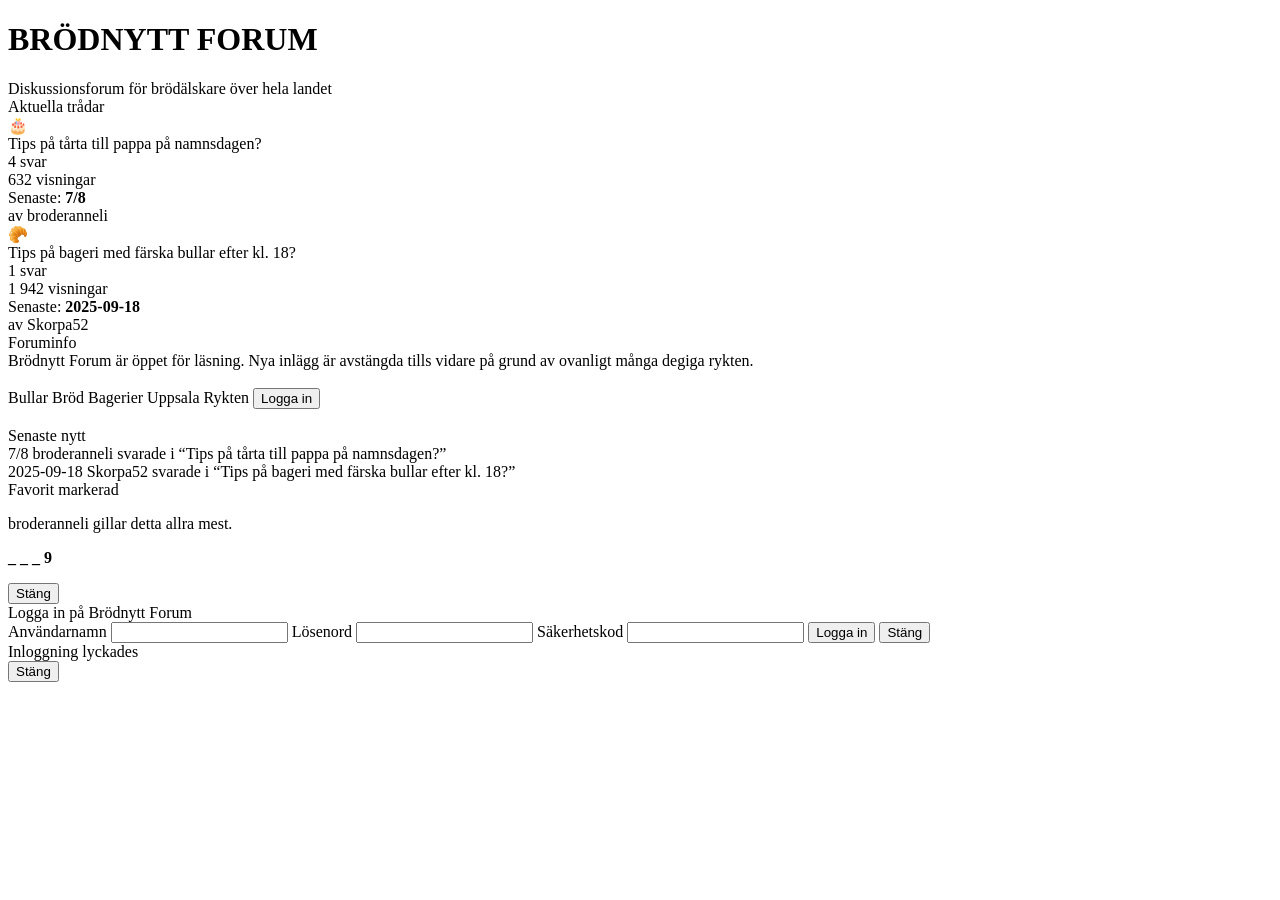
==== index.html @ 1a6290d9 "bug" ====
<!doctype html>
<html lang="sv">
<head>
  <meta charset="utf-8">
  <meta name="viewport" content="width=device-width, initial-scale=1">
  <title>Brödnytt Forum</title>

  <link rel="stylesheet" href="styles.css">
</head>

<body>
  <header>
    <div class="top">
      <h1>BRÖDNYTT FORUM</h1>
      <div class="subtitle">Diskussionsforum för brödälskare över hela landet</div>
    </div>
  </header>

  <div class="wrap">
    <main>
      <section id="front" class="box">
        <div class="box-title">Aktuella trådar</div>
        <div id="threadList"></div>
      </section>

      <section id="threadView" class="thread-view"></section>
    </main>

    <aside>
      <section class="box">
        <div class="box-title">Foruminfo</div>
        <div class="side-content">
          Brödnytt Forum är öppet för läsning. Nya inlägg är avstängda tills vidare på grund av ovanligt många degiga rykten.
          <br><br>

          <span class="pill">Bullar</span>
          <span class="pill">Bröd</span>
          <span class="pill">Bagerier</span>
          <span class="pill">Uppsala</span>
          <span class="pill">Rykten</span>

          <button class="login-button" onclick="openLogin()">Logga in</button>
        </div>
      </section>

      <br>

      <section class="box">
        <div class="box-title">Senaste nytt</div>
        <div id="latestNews" class="side-content"></div>
      </section>
    </aside>
  </div>

  <div id="croissantPopup" class="popup-backdrop">
    <div class="popup">
      <div class="popup-title">Favorit markerad</div>
      <div class="popup-content">
        <p>broderanneli gillar detta allra mest.</p>
        <p><b>_ _ _ 9</b></p>
        <button onclick="closeCroissantPopup()">Stäng</button>
      </div>
    </div>
  </div>

  <div id="loginPopup" class="popup-backdrop">
    <div class="popup">
      <div class="popup-title">Logga in på Brödnytt Forum</div>
      <div class="popup-content">
        <label>Användarnamn</label>
        <input id="loginUsername" type="text" autocomplete="off">

        <label>Lösenord</label>
        <input id="loginPassword" type="password" autocomplete="off">

        <label>Säkerhetskod</label>
        <input id="loginCode" type="text" inputmode="numeric" autocomplete="off">

        <button onclick="tryLogin()">Logga in</button>
        <button onclick="closeLogin()">Stäng</button>

        <div id="loginError" class="error"></div>
      </div>
    </div>
  </div>

  <div id="successPopup" class="popup-backdrop">
    <div class="popup">
      <div class="popup-title">Inloggning lyckades</div>
      <div class="popup-content">
        <div id="successText" class="order-box"></div>
        <button onclick="closeSuccess()">Stäng</button>
      </div>
    </div>
  </div>

  <script src="data.js"></script>
  <script src="app.js"></script>
</body>
</html>
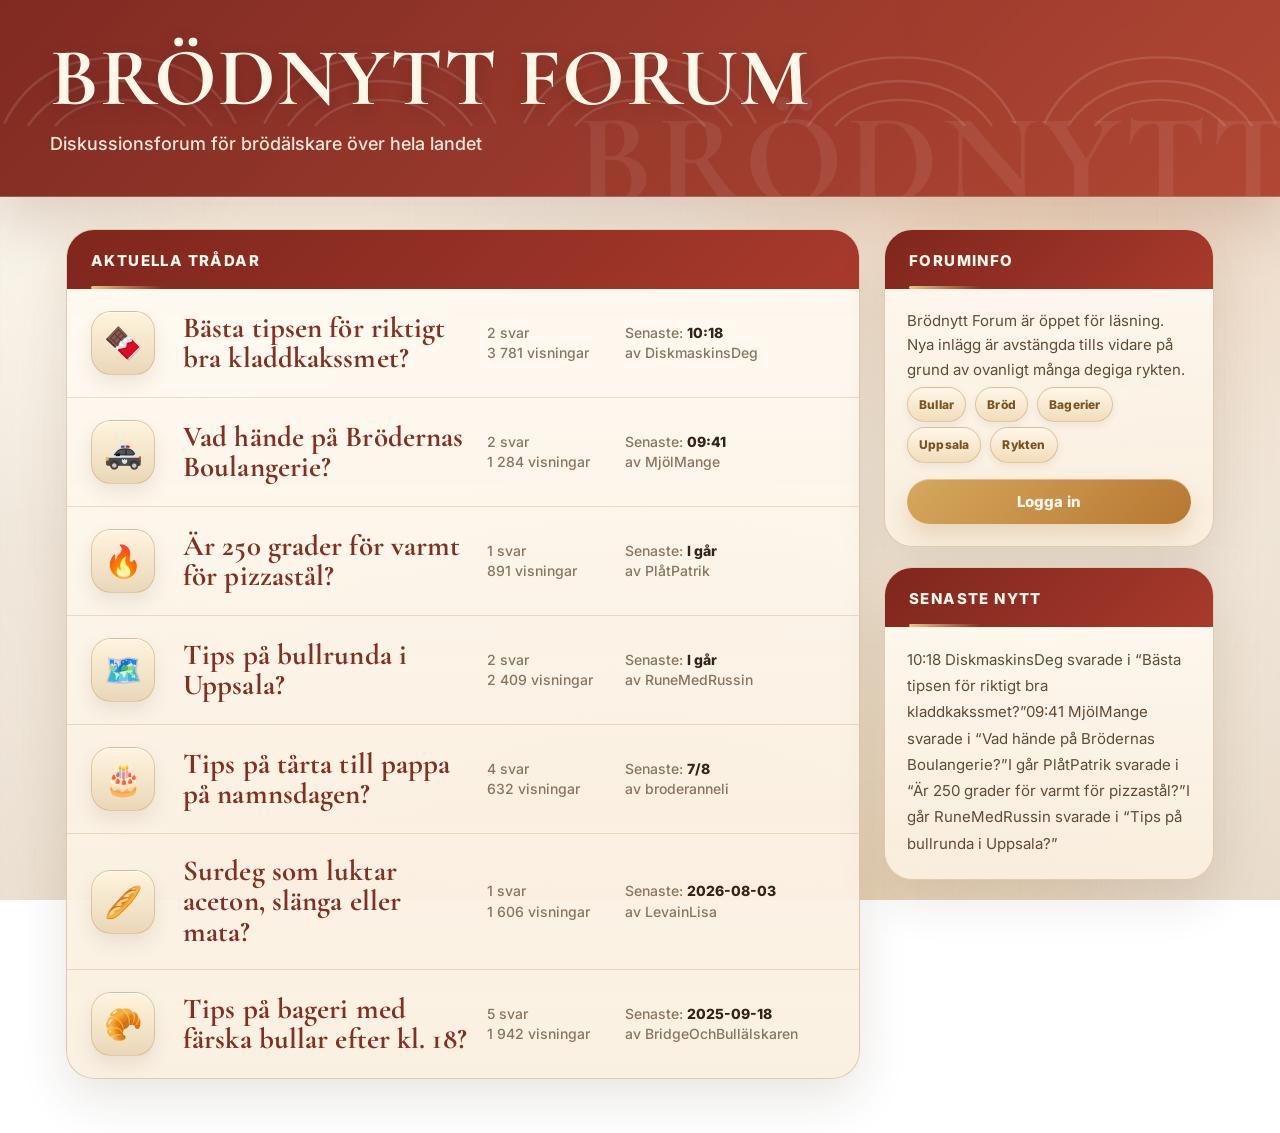
==== commit 8dc89e22: "fix Removed unnecessary line break before the latest news section." ====
--- a/index.html
+++ b/index.html
@@ -42,8 +42,6 @@
           <button class="login-button" onclick="openLogin()">Logga in</button>
         </div>
       </section>
-
-      <br>
 
       <section class="box">
         <div class="box-title">Senaste nytt</div>
--- a/styles.css
+++ b/styles.css
@@ -0,0 +1,789 @@
+@import url("https://fonts.googleapis.com/css2?family=Cormorant+Garamond:wght@600;700&family=Inter:wght@400;500;600;700;800&display=swap");
+
+:root {
+  --bg: #f7efe3;
+  --bg-2: #efe0cc;
+  --paper: #fffaf2;
+  --paper-soft: #fbf2e5;
+  --paper-warm: #f3e2c8;
+
+  --text: #332417;
+  --text-soft: #604b37;
+  --muted: #8a7560;
+
+  --line: #e3ccb0;
+  --line-strong: #caa77a;
+
+  --red: #a83a2c;
+  --red-dark: #7f261d;
+  --red-soft: #f2d7cf;
+
+  --gold: #c49145;
+  --gold-light: #e8c985;
+  --gold-soft: #f6e7c6;
+
+  --green: #496d50;
+  --cream: #fff7ea;
+
+  --shadow: 0 18px 50px rgba(67, 42, 22, 0.12);
+  --shadow-soft: 0 8px 22px rgba(67, 42, 22, 0.08);
+  --shadow-small: 0 3px 8px rgba(67, 42, 22, 0.08);
+
+  --radius-xl: 28px;
+  --radius-lg: 20px;
+  --radius-md: 14px;
+}
+
+/* BAS */
+
+* {
+  box-sizing: border-box;
+}
+
+html {
+  scroll-behavior: smooth;
+}
+
+body {
+  margin: 0;
+  min-height: 100vh;
+  color: var(--text);
+  font-family: "Inter", Arial, sans-serif;
+  font-size: 16px;
+  line-height: 1.55;
+  background:
+    radial-gradient(circle at 12% 8%, rgba(255, 247, 232, 0.95) 0 18%, transparent 34%),
+    radial-gradient(circle at 88% 4%, rgba(242, 215, 190, 0.8) 0 15%, transparent 36%),
+    radial-gradient(circle at 50% 110%, rgba(205, 159, 94, 0.18) 0 22%, transparent 45%),
+    linear-gradient(180deg, var(--bg) 0%, var(--bg-2) 100%);
+  background-attachment: fixed;
+}
+
+body::before {
+  content: "";
+  position: fixed;
+  inset: 0;
+  pointer-events: none;
+  opacity: 0.23;
+  background-image:
+    linear-gradient(rgba(92, 61, 34, 0.035) 1px, transparent 1px),
+    linear-gradient(90deg, rgba(92, 61, 34, 0.035) 1px, transparent 1px);
+  background-size: 34px 34px;
+  z-index: -1;
+}
+
+body::after {
+  content: "";
+  position: fixed;
+  inset: 0;
+  pointer-events: none;
+  background:
+    linear-gradient(90deg, rgba(255,255,255,0.32), transparent 16%, transparent 84%, rgba(255,255,255,0.22)),
+    radial-gradient(circle at center, transparent 58%, rgba(74, 43, 20, 0.08) 100%);
+  z-index: -1;
+}
+
+/* HEADER */
+
+header {
+  position: relative;
+  overflow: hidden;
+  padding: 42px 18px 38px;
+  color: white;
+  background:
+    linear-gradient(135deg, rgba(126, 38, 29, 0.98), rgba(174, 65, 47, 0.96)),
+    radial-gradient(circle at 16% 20%, rgba(255,255,255,0.25), transparent 26%),
+    radial-gradient(circle at 88% 0%, rgba(255,218,150,0.18), transparent 30%);
+  border-bottom: 1px solid rgba(255, 255, 255, 0.22);
+  box-shadow: 0 22px 55px rgba(99, 45, 28, 0.18);
+}
+
+header::before {
+  content: "";
+  position: absolute;
+  inset: 0;
+  opacity: 0.12;
+  background-image:
+    url("data:image/svg+xml,%3Csvg xmlns='http://www.w3.org/2000/svg' width='220' height='120' viewBox='0 0 220 120'%3E%3Cg fill='none' stroke='white' stroke-width='2'%3E%3Cpath d='M12 82C34 38 70 26 110 26s76 12 98 56'/%3E%3Cpath d='M32 84c18-26 46-38 78-38s60 12 78 38'/%3E%3Cpath d='M55 84c12-14 30-22 55-22s43 8 55 22'/%3E%3C/g%3E%3C/svg%3E");
+  background-size: 260px 145px;
+  background-position: center;
+}
+
+header::after {
+  content: "BRÖDNYTT";
+  position: absolute;
+  right: -18px;
+  bottom: -30px;
+  color: rgba(255, 255, 255, 0.07);
+  font-family: "Cormorant Garamond", Georgia, serif;
+  font-size: 130px;
+  font-weight: 700;
+  letter-spacing: 3px;
+  line-height: 1;
+}
+
+.top {
+  position: relative;
+  z-index: 1;
+  max-width: 1180px;
+  margin: 0 auto;
+}
+
+h1 {
+  margin: 0;
+  font-family: "Cormorant Garamond", Georgia, serif;
+  font-size: clamp(48px, 7vw, 82px);
+  line-height: 0.9;
+  letter-spacing: 1px;
+  color: #fff7e8;
+  text-shadow: 0 6px 18px rgba(45, 19, 11, 0.22);
+}
+
+.subtitle {
+  margin-top: 14px;
+  max-width: 680px;
+  color: rgba(255, 248, 236, 0.92);
+  font-size: 18px;
+  font-weight: 500;
+}
+
+/* LAYOUT */
+
+.wrap {
+  max-width: 1180px;
+  margin: 32px auto 54px;
+  padding: 0 16px;
+  display: grid;
+  grid-template-columns: minmax(0, 1fr) 330px;
+  gap: 24px;
+  align-items: start;
+}
+
+main,
+aside {
+  min-width: 0;
+}
+
+@media (max-width: 980px) {
+  .wrap {
+    grid-template-columns: 1fr;
+  }
+}
+
+/* BOXAR */
+
+.box {
+  position: relative;
+  overflow: hidden;
+  background:
+    linear-gradient(180deg, rgba(255, 250, 242, 0.94), rgba(250, 239, 223, 0.92));
+  border: 1px solid rgba(202, 167, 122, 0.55);
+  border-radius: var(--radius-xl);
+  box-shadow: var(--shadow);
+}
+
+.box::before {
+  content: "";
+  position: absolute;
+  inset: 0;
+  pointer-events: none;
+  border-radius: inherit;
+  box-shadow: inset 0 1px 0 rgba(255,255,255,0.9);
+}
+
+.box-title {
+  position: relative;
+  padding: 19px 24px 17px;
+  color: #fff8ed;
+  background:
+    linear-gradient(135deg, var(--red-dark), var(--red)),
+    linear-gradient(90deg, transparent, rgba(255,255,255,0.12));
+  font-family: "Inter", Arial, sans-serif;
+  font-size: 15px;
+  font-weight: 800;
+  text-transform: uppercase;
+  letter-spacing: 1.4px;
+}
+
+.box-title::after {
+  content: "";
+  position: absolute;
+  left: 24px;
+  bottom: 0;
+  width: 72px;
+  height: 3px;
+  background: linear-gradient(90deg, var(--gold-light), transparent);
+  border-radius: 999px;
+}
+
+/* TRÅDLISTA */
+
+.forum-row {
+  display: grid;
+  grid-template-columns: 72px minmax(0, 1fr) 118px 210px;
+  gap: 20px;
+  align-items: center;
+  padding: 22px 24px;
+  border-top: 1px solid rgba(202, 167, 122, 0.36);
+  cursor: pointer;
+  transition:
+    transform 0.18s ease,
+    background 0.18s ease,
+    box-shadow 0.18s ease;
+}
+
+.forum-row:first-of-type {
+  border-top: none;
+}
+
+.forum-row:hover {
+  background:
+    linear-gradient(90deg, rgba(255,255,255,0.62), rgba(250,238,219,0.82)),
+    radial-gradient(circle at left center, rgba(232,201,133,0.20), transparent 36%);
+  transform: translateY(-1px);
+  box-shadow: inset 4px 0 0 rgba(196, 145, 69, 0.75);
+}
+
+.icon {
+  width: 64px;
+  height: 64px;
+  display: grid;
+  place-items: center;
+  border-radius: 20px;
+  background:
+    linear-gradient(180deg, #fff4df 0%, #ead7b8 100%);
+  border: 1px solid rgba(202, 167, 122, 0.55);
+  box-shadow:
+    inset 0 1px 0 rgba(255,255,255,0.9),
+    0 9px 18px rgba(92, 57, 27, 0.10);
+  font-size: 31px;
+}
+
+.secret-icon {
+  cursor: help;
+}
+
+.secret-icon:hover {
+  outline: 3px solid rgba(196, 145, 69, 0.40);
+  outline-offset: 3px;
+}
+
+.thread-title {
+  color: #813021;
+  font-family: "Cormorant Garamond", Georgia, serif;
+  font-size: 29px;
+  font-weight: 700;
+  line-height: 1.05;
+  letter-spacing: 0.1px;
+}
+
+.stat,
+.latest {
+  color: var(--muted);
+  font-size: 14px;
+  line-height: 1.45;
+  font-weight: 500;
+}
+
+.latest b {
+  color: var(--text);
+  font-weight: 800;
+}
+
+/* SIDOPANEL */
+
+.side-content {
+  padding: 20px 22px 22px;
+  color: var(--text-soft);
+  font-size: 15px;
+  line-height: 1.62;
+}
+
+.pill {
+  display: inline-flex;
+  align-items: center;
+  justify-content: center;
+  margin: 5px 5px 0 0;
+  padding: 7px 11px;
+  border-radius: 999px;
+  background:
+    linear-gradient(180deg, #fff7e9, #f2ddba);
+  border: 1px solid rgba(202, 167, 122, 0.58);
+  color: #7a5427;
+  font-size: 12px;
+  font-weight: 800;
+  letter-spacing: 0.2px;
+  box-shadow: var(--shadow-small);
+}
+
+aside .box {
+  margin-bottom: 20px;
+}
+
+aside .box:first-child {
+  position: sticky;
+  top: 18px;
+}
+
+aside br {
+  display: none;
+}
+
+#latestNews {
+  line-height: 1.75;
+}
+
+/* TRÅDVY */
+
+.thread-view {
+  display: none;
+}
+
+.back {
+  display: inline-flex;
+  align-items: center;
+  gap: 7px;
+  margin: 0 0 16px 4px;
+  color: #813021;
+  cursor: pointer;
+  font-size: 14px;
+  font-weight: 800;
+  text-decoration: none;
+  background: rgba(255, 250, 242, 0.72);
+  border: 1px solid rgba(202, 167, 122, 0.46);
+  border-radius: 999px;
+  padding: 9px 13px;
+  box-shadow: var(--shadow-small);
+}
+
+.back:hover {
+  background: #fff8ec;
+  text-decoration: none;
+  transform: translateY(-1px);
+}
+
+.post {
+  overflow: hidden;
+  display: grid;
+  grid-template-columns: 220px minmax(0, 1fr);
+  margin-bottom: 16px;
+  background:
+    linear-gradient(180deg, rgba(255, 250, 242, 0.96), rgba(250, 239, 223, 0.93));
+  border: 1px solid rgba(202, 167, 122, 0.52);
+  border-radius: var(--radius-xl);
+  box-shadow: var(--shadow);
+}
+
+.user {
+  min-width: 0;
+  overflow: hidden;
+  padding: 22px 18px;
+  text-align: center;
+  background:
+    radial-gradient(circle at top, rgba(255,255,255,0.82), transparent 42%),
+    linear-gradient(180deg, #fbf0df 0%, #ead7ba 100%);
+  border-right: 1px solid rgba(202, 167, 122, 0.45);
+}
+
+.avatar {
+  width: 82px;
+  height: 82px;
+  margin-bottom: 12px;
+  flex: 0 0 auto;
+  object-fit: cover;
+  border-radius: 18px;
+  background: #000;
+  border: 1px solid rgba(255,255,255,0.88);
+  box-shadow:
+    0 10px 18px rgba(73, 45, 22, 0.16),
+    0 0 0 4px rgba(255,255,255,0.36);
+}
+
+.username {
+  margin-bottom: 5px;
+  color: #7f261d;
+  font-family: "Cormorant Garamond", Georgia, serif;
+  font-size: 24px;
+  font-weight: 700;
+  line-height: 1.05;
+  overflow-wrap: anywhere;
+  word-break: break-word;
+}
+
+.role {
+  color: var(--muted);
+  font-size: 12px;
+  font-weight: 700;
+  text-transform: uppercase;
+  letter-spacing: 0.55px;
+}
+
+.post-main {
+  min-width: 0;
+  padding: 22px 26px 24px;
+  background:
+    linear-gradient(180deg, rgba(255,255,255,0.58), rgba(255,250,243,0.75));
+}
+
+.post-time {
+  margin-bottom: 15px;
+  padding-bottom: 11px;
+  color: var(--muted);
+  border-bottom: 1px dashed rgba(202, 167, 122, 0.72);
+  font-size: 13px;
+  font-weight: 600;
+}
+
+.post-text {
+  color: var(--text);
+  font-family: "Inter", Arial, sans-serif;
+  font-size: 16.5px;
+  line-height: 1.78;
+  overflow-wrap: anywhere;
+}
+
+.locked-note {
+  margin-top: 12px;
+  padding: 15px 17px;
+  color: #824235;
+  background:
+    linear-gradient(180deg, #fff5ef, #f8e3da);
+  border: 1px solid #e5b6a8;
+  border-radius: var(--radius-lg);
+  box-shadow: var(--shadow-soft);
+  font-size: 14px;
+  font-weight: 600;
+}
+
+/* KNAPPAR */
+
+.login-button {
+  width: 100%;
+  margin-top: 16px;
+  padding: 13px 16px;
+  cursor: pointer;
+  border: none;
+  border-radius: 999px;
+  color: #fff9ef;
+  background:
+    linear-gradient(135deg, #d6a85f 0%, #b77731 100%);
+  box-shadow:
+    0 12px 22px rgba(161, 104, 41, 0.20),
+    inset 0 1px 0 rgba(255,255,255,0.35);
+  font-family: "Inter", Arial, sans-serif;
+  font-size: 15px;
+  font-weight: 800;
+  letter-spacing: 0.2px;
+  transition:
+    transform 0.15s ease,
+    box-shadow 0.15s ease,
+    filter 0.15s ease;
+}
+
+.login-button:hover {
+  transform: translateY(-1px);
+  filter: brightness(1.03);
+  box-shadow:
+    0 16px 28px rgba(161, 104, 41, 0.26),
+    inset 0 1px 0 rgba(255,255,255,0.45);
+}
+
+/* POPUPS */
+
+.popup-backdrop {
+  display: none;
+  position: fixed;
+  inset: 0;
+  z-index: 999;
+  padding: 22px;
+  background: rgba(57, 34, 18, 0.42);
+  backdrop-filter: blur(7px);
+}
+
+.popup {
+  overflow: hidden;
+  max-width: 560px;
+  margin: 9vh auto;
+  color: var(--text);
+  background:
+    linear-gradient(180deg, #fffaf2, #f6e7d1);
+  border: 1px solid rgba(202, 167, 122, 0.72);
+  border-radius: 28px;
+  box-shadow:
+    0 30px 80px rgba(55, 29, 12, 0.26),
+    inset 0 1px 0 rgba(255,255,255,0.92);
+}
+
+.popup-title {
+  position: relative;
+  padding: 18px 22px;
+  color: #fff8ed;
+  background:
+    linear-gradient(135deg, var(--red-dark), var(--red));
+  font-size: 14px;
+  font-weight: 800;
+  text-transform: uppercase;
+  letter-spacing: 1px;
+}
+
+.popup-title::after {
+  content: "";
+  position: absolute;
+  left: 22px;
+  bottom: 0;
+  width: 70px;
+  height: 3px;
+  border-radius: 999px;
+  background: linear-gradient(90deg, var(--gold-light), transparent);
+}
+
+.popup-content {
+  padding: 22px;
+  line-height: 1.6;
+  color: var(--text-soft);
+}
+
+.popup label {
+  display: block;
+  margin: 0 0 6px;
+  color: #6d533a;
+  font-size: 13px;
+  font-weight: 800;
+  text-transform: uppercase;
+  letter-spacing: 0.55px;
+}
+
+.popup input {
+  width: 100%;
+  margin: 0 0 15px;
+  padding: 13px 14px;
+  color: var(--text);
+  background: rgba(255, 253, 248, 0.94);
+  border: 1px solid rgba(202, 167, 122, 0.72);
+  border-radius: 15px;
+  outline: none;
+  font-family: "Inter", Arial, sans-serif;
+  font-size: 15px;
+  box-shadow: inset 0 1px 2px rgba(83, 50, 24, 0.05);
+  transition:
+    border-color 0.15s ease,
+    box-shadow 0.15s ease,
+    background 0.15s ease;
+}
+
+.popup input:focus {
+  background: #fffefb;
+  border-color: var(--gold);
+  box-shadow:
+    0 0 0 4px rgba(196, 145, 69, 0.18),
+    inset 0 1px 2px rgba(83, 50, 24, 0.04);
+}
+
+.popup button {
+  margin: 6px 8px 0 0;
+  padding: 11px 15px;
+  cursor: pointer;
+  border: none;
+  border-radius: 999px;
+  color: #fff8ef;
+  background:
+    linear-gradient(135deg, #d6a85f, #b77731);
+  box-shadow: var(--shadow-small);
+  font-family: "Inter", Arial, sans-serif;
+  font-size: 14px;
+  font-weight: 800;
+}
+
+.popup button:hover {
+  filter: brightness(1.04);
+  transform: translateY(-1px);
+}
+
+.order-box {
+  padding: 18px;
+  white-space: pre-line;
+  color: var(--text);
+  background:
+    linear-gradient(180deg, #fffdf8, #f8eddb);
+  border: 1px solid rgba(202, 167, 122, 0.55);
+  border-radius: 18px;
+  box-shadow: inset 0 1px 0 rgba(255,255,255,0.75);
+  font-family: "Cormorant Garamond", Georgia, serif;
+  font-size: 25px;
+  font-weight: 700;
+  line-height: 1.35;
+}
+
+.error {
+  margin-top: 12px;
+  color: #9f3126;
+  font-size: 14px;
+  font-weight: 700;
+}
+
+/* LÄNKAR */
+
+a {
+  color: #813021;
+}
+
+/* SMÅ DETALJER */
+
+#threadList,
+#threadView {
+  min-height: 140px;
+}
+
+::selection {
+  background: var(--gold-soft);
+  color: var(--text);
+}
+
+/* RESPONSIVE */
+
+@media (max-width: 980px) {
+  aside .box:first-child {
+    position: static;
+  }
+
+  .forum-row {
+    grid-template-columns: 68px minmax(0, 1fr) 112px;
+  }
+
+  .latest {
+    display: none;
+  }
+}
+
+@media (max-width: 760px) {
+  header {
+    padding: 32px 15px 30px;
+  }
+
+  header::after {
+    font-size: 82px;
+    right: -12px;
+    bottom: -18px;
+  }
+
+  .subtitle {
+    font-size: 16px;
+  }
+
+  .wrap {
+    margin-top: 22px;
+    padding: 0 12px 34px;
+    gap: 18px;
+  }
+
+  .forum-row {
+    grid-template-columns: 62px minmax(0, 1fr);
+    padding: 18px;
+    gap: 15px;
+  }
+
+  .stat,
+  .latest {
+    display: none;
+  }
+
+  .thread-title {
+    font-size: 24px;
+  }
+
+  .icon {
+    width: 58px;
+    height: 58px;
+    border-radius: 17px;
+    font-size: 28px;
+  }
+
+  .post {
+    grid-template-columns: 1fr;
+  }
+
+  .user {
+    display: flex;
+    align-items: center;
+    gap: 13px;
+    padding: 16px;
+    text-align: left;
+    border-right: none;
+    border-bottom: 1px solid rgba(202, 167, 122, 0.45);
+  }
+
+  .avatar {
+    width: 56px;
+    height: 56px;
+    margin-bottom: 0;
+    border-radius: 14px;
+  }
+
+  .username {
+    font-size: 22px;
+  }
+
+  .post-main {
+    padding: 18px;
+  }
+
+  .post-text {
+    font-size: 16px;
+    line-height: 1.7;
+  }
+}
+
+@media (max-width: 520px) {
+  body {
+    font-size: 15px;
+  }
+
+  h1 {
+    font-size: 42px;
+  }
+
+  .subtitle {
+    margin-top: 10px;
+    font-size: 15px;
+  }
+
+  .box {
+    border-radius: 22px;
+  }
+
+  .box-title {
+    padding: 17px 18px 15px;
+  }
+
+  .side-content {
+    padding: 17px 18px 19px;
+  }
+
+  .thread-title {
+    font-size: 21px;
+  }
+
+  .forum-row {
+    padding: 16px;
+  }
+
+  .icon {
+    width: 52px;
+    height: 52px;
+    font-size: 25px;
+    border-radius: 15px;
+  }
+
+  .popup {
+    margin: 6vh auto;
+    border-radius: 24px;
+  }
+
+  .popup-content {
+    padding: 18px;
+  }
+
+  .popup-backdrop {
+    padding: 14px;
+  }
+}
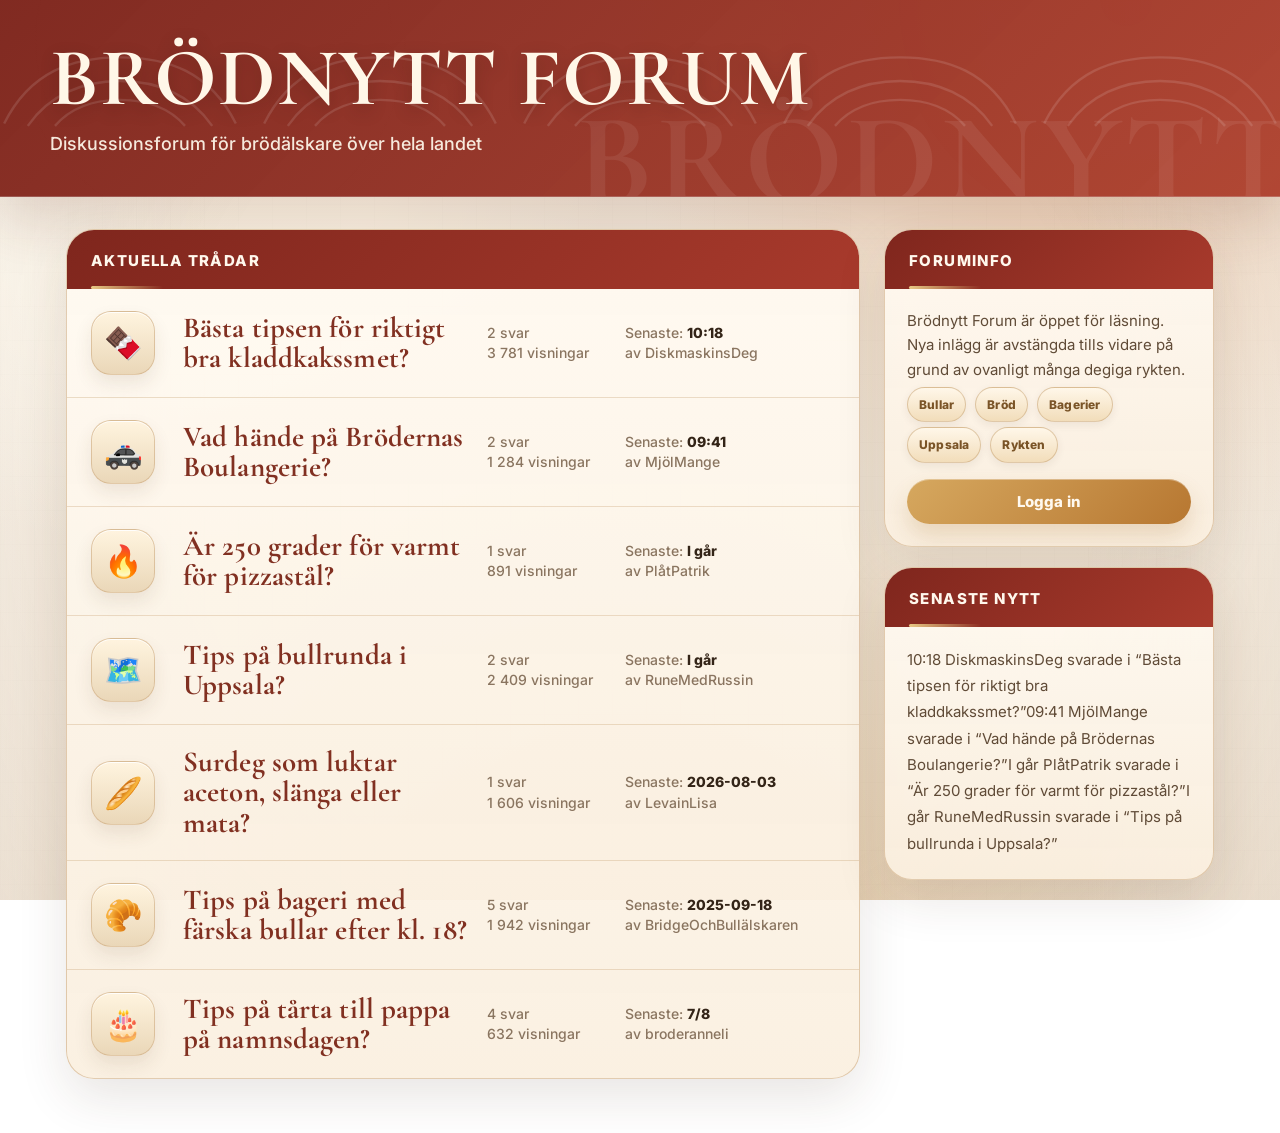
==== commit ab2c9701: "fix" ====
--- a/index.html
+++ b/index.html
@@ -72,7 +72,13 @@
         <input id="loginPassword" type="password" autocomplete="off">
 
         <label>Säkerhetskod</label>
-        <input id="loginCode" type="text" inputmode="numeric" autocomplete="off">
+
+        <div class="code-boxes">
+          <input class="code-digit" type="text" inputmode="numeric" maxlength="1" autocomplete="off">
+          <input class="code-digit" type="text" inputmode="numeric" maxlength="1" autocomplete="off">
+          <input class="code-digit" type="text" inputmode="numeric" maxlength="1" autocomplete="off">
+          <input class="code-digit" type="text" inputmode="numeric" maxlength="1" autocomplete="off">
+        </div>
 
         <button onclick="tryLogin()">Logga in</button>
         <button onclick="closeLogin()">Stäng</button>
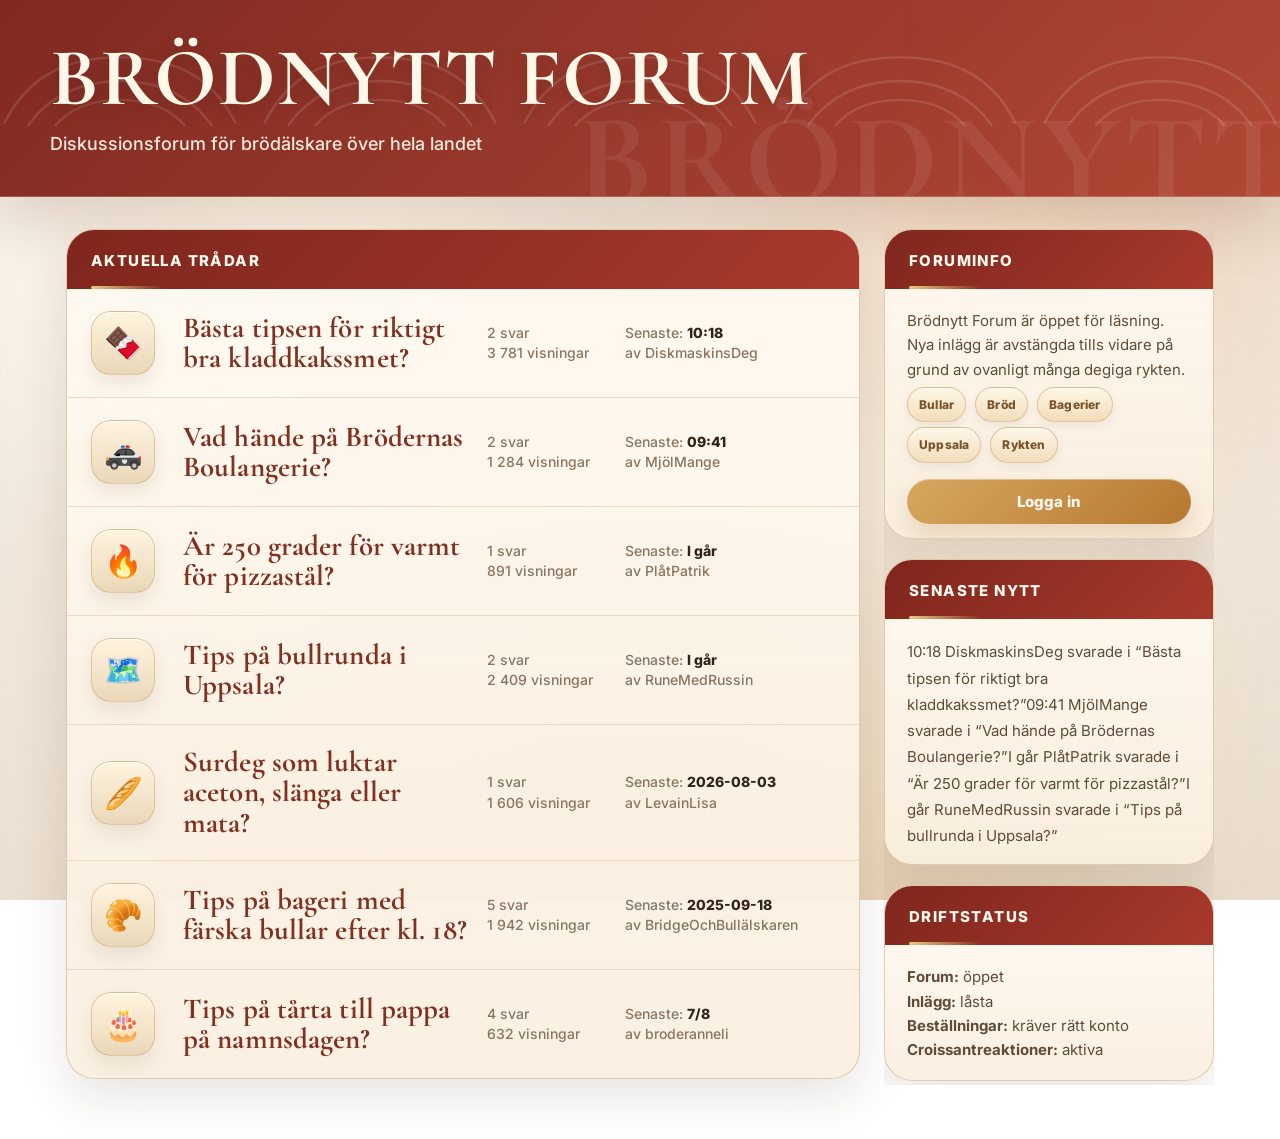
==== commit c662b77e: "nytt Added profile view section and updated layout." ====
--- a/index.html
+++ b/index.html
@@ -4,7 +4,6 @@
   <meta charset="utf-8">
   <meta name="viewport" content="width=device-width, initial-scale=1">
   <title>Brödnytt Forum</title>
-
   <link rel="stylesheet" href="styles.css">
 </head>
 
@@ -24,6 +23,8 @@
       </section>
 
       <section id="threadView" class="thread-view"></section>
+
+      <section id="profileView" class="profile-view"></section>
     </main>
 
     <aside>
@@ -31,13 +32,14 @@
         <div class="box-title">Foruminfo</div>
         <div class="side-content">
           Brödnytt Forum är öppet för läsning. Nya inlägg är avstängda tills vidare på grund av ovanligt många degiga rykten.
-          <br><br>
 
-          <span class="pill">Bullar</span>
-          <span class="pill">Bröd</span>
-          <span class="pill">Bagerier</span>
-          <span class="pill">Uppsala</span>
-          <span class="pill">Rykten</span>
+          <div class="tag-area">
+            <span class="pill">Bullar</span>
+            <span class="pill">Bröd</span>
+            <span class="pill">Bagerier</span>
+            <span class="pill">Uppsala</span>
+            <span class="pill">Rykten</span>
+          </div>
 
           <button class="login-button" onclick="openLogin()">Logga in</button>
         </div>
@@ -47,6 +49,16 @@
         <div class="box-title">Senaste nytt</div>
         <div id="latestNews" class="side-content"></div>
       </section>
+
+      <section class="box">
+        <div class="box-title">Driftstatus</div>
+        <div class="side-content status-list">
+          <div><b>Forum:</b> öppet</div>
+          <div><b>Inlägg:</b> låsta</div>
+          <div><b>Beställningar:</b> kräver rätt konto</div>
+          <div><b>Croissantreaktioner:</b> aktiva</div>
+        </div>
+      </section>
     </aside>
   </div>
 
@@ -55,7 +67,7 @@
       <div class="popup-title">Favorit markerad</div>
       <div class="popup-content">
         <p>broderanneli gillar detta allra mest.</p>
-        <p><b>_ _ _ 9</b></p>
+        <p class="big-code"><b>_ _ _ 9</b></p>
         <button onclick="closeCroissantPopup()">Stäng</button>
       </div>
     </div>
@@ -64,6 +76,7 @@
   <div id="loginPopup" class="popup-backdrop">
     <div class="popup">
       <div class="popup-title">Logga in på Brödnytt Forum</div>
+
       <div class="popup-content">
         <label>Användarnamn</label>
         <input id="loginUsername" type="text" autocomplete="off">
@@ -72,7 +85,6 @@
         <input id="loginPassword" type="password" autocomplete="off">
 
         <label>Säkerhetskod</label>
-
         <div class="code-boxes">
           <input class="code-digit" type="text" inputmode="numeric" maxlength="1" autocomplete="off">
           <input class="code-digit" type="text" inputmode="numeric" maxlength="1" autocomplete="off">
@@ -88,16 +100,6 @@
     </div>
   </div>
 
-  <div id="successPopup" class="popup-backdrop">
-    <div class="popup">
-      <div class="popup-title">Inloggning lyckades</div>
-      <div class="popup-content">
-        <div id="successText" class="order-box"></div>
-        <button onclick="closeSuccess()">Stäng</button>
-      </div>
-    </div>
-  </div>
-
   <script src="data.js"></script>
   <script src="app.js"></script>
 </body>
--- a/styles.css
+++ b/styles.css
@@ -164,9 +164,27 @@
   min-width: 0;
 }
 
+aside {
+  position: sticky;
+  top: 22px;
+  align-self: start;
+  display: flex;
+  flex-direction: column;
+  gap: 20px;
+  max-height: calc(100vh - 44px);
+  overflow-y: auto;
+  padding-bottom: 4px;
+}
+
 @media (max-width: 980px) {
   .wrap {
     grid-template-columns: 1fr;
+  }
+
+  aside {
+    position: static;
+    max-height: none;
+    overflow: visible;
   }
 }
 
@@ -317,12 +335,7 @@
 }
 
 aside .box {
-  margin-bottom: 20px;
-}
-
-aside .box:first-child {
-  position: sticky;
-  top: 18px;
+  margin-bottom: 0;
 }
 
 aside br {
@@ -599,6 +612,26 @@
   transform: translateY(-1px);
 }
 
+/* FYRA SIFFERBOXAR */
+
+.code-boxes {
+  display: grid;
+  grid-template-columns: repeat(4, 48px);
+  gap: 10px;
+  margin: 0 0 15px;
+}
+
+.code-digit {
+  width: 48px !important;
+  height: 54px;
+  margin: 0 !important;
+  padding: 0 !important;
+  text-align: center;
+  font-size: 24px !important;
+  font-weight: 800;
+  border-radius: 14px;
+}
+
 .order-box {
   padding: 18px;
   white-space: pre-line;
@@ -642,10 +675,6 @@
 /* RESPONSIVE */
 
 @media (max-width: 980px) {
-  aside .box:first-child {
-    position: static;
-  }
-
   .forum-row {
     grid-template-columns: 68px minmax(0, 1fr) 112px;
   }
@@ -786,4 +815,14 @@
   .popup-backdrop {
     padding: 14px;
   }
-}
+
+  .code-boxes {
+    grid-template-columns: repeat(4, 44px);
+    gap: 8px;
+  }
+
+  .code-digit {
+    width: 44px !important;
+    height: 50px;
+  }
+}
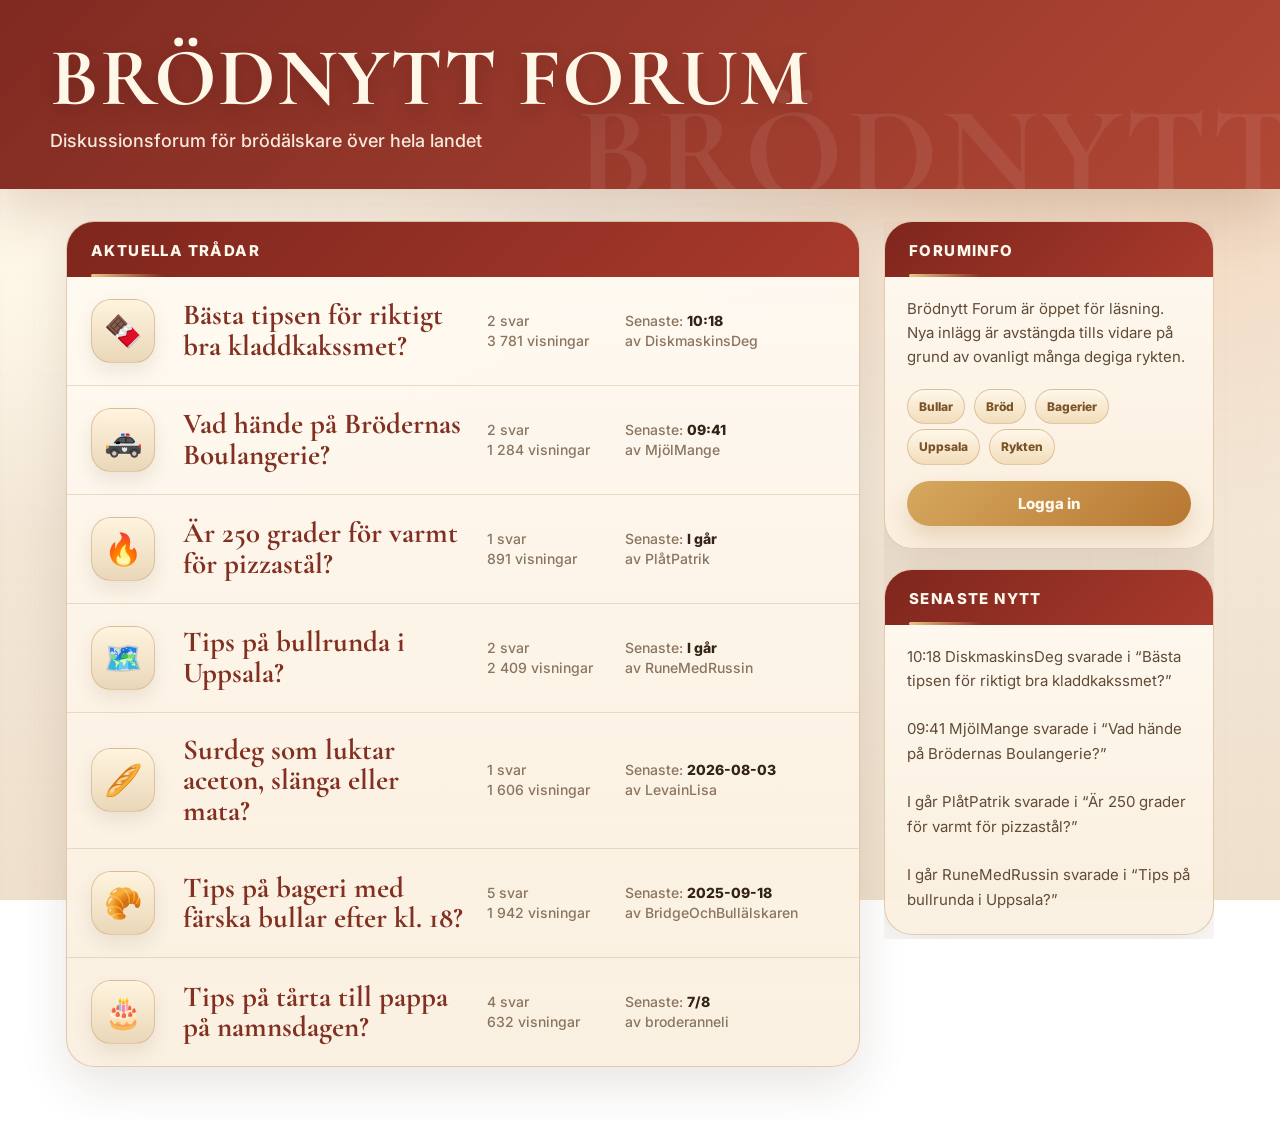
==== commit 390cacdf: "tog bort konstig grej" ====
--- a/index.html
+++ b/index.html
@@ -49,16 +49,6 @@
         <div class="box-title">Senaste nytt</div>
         <div id="latestNews" class="side-content"></div>
       </section>
-
-      <section class="box">
-        <div class="box-title">Driftstatus</div>
-        <div class="side-content status-list">
-          <div><b>Forum:</b> öppet</div>
-          <div><b>Inlägg:</b> låsta</div>
-          <div><b>Beställningar:</b> kräver rätt konto</div>
-          <div><b>Croissantreaktioner:</b> aktiva</div>
-        </div>
-      </section>
     </aside>
   </div>
 
--- a/styles.css
+++ b/styles.css
@@ -4,37 +4,17 @@
   --bg: #f7efe3;
   --bg-2: #efe0cc;
   --paper: #fffaf2;
-  --paper-soft: #fbf2e5;
-  --paper-warm: #f3e2c8;
-
   --text: #332417;
   --text-soft: #604b37;
   --muted: #8a7560;
-
   --line: #e3ccb0;
-  --line-strong: #caa77a;
-
   --red: #a83a2c;
   --red-dark: #7f261d;
-  --red-soft: #f2d7cf;
-
   --gold: #c49145;
   --gold-light: #e8c985;
-  --gold-soft: #f6e7c6;
-
-  --green: #496d50;
-  --cream: #fff7ea;
-
   --shadow: 0 18px 50px rgba(67, 42, 22, 0.12);
   --shadow-soft: 0 8px 22px rgba(67, 42, 22, 0.08);
-  --shadow-small: 0 3px 8px rgba(67, 42, 22, 0.08);
-
-  --radius-xl: 28px;
-  --radius-lg: 20px;
-  --radius-md: 14px;
-}
-
-/* BAS */
+}
 
 * {
   box-sizing: border-box;
@@ -49,12 +29,9 @@
   min-height: 100vh;
   color: var(--text);
   font-family: "Inter", Arial, sans-serif;
-  font-size: 16px;
-  line-height: 1.55;
   background:
     radial-gradient(circle at 12% 8%, rgba(255, 247, 232, 0.95) 0 18%, transparent 34%),
     radial-gradient(circle at 88% 4%, rgba(242, 215, 190, 0.8) 0 15%, transparent 36%),
-    radial-gradient(circle at 50% 110%, rgba(205, 159, 94, 0.18) 0 22%, transparent 45%),
     linear-gradient(180deg, var(--bg) 0%, var(--bg-2) 100%);
   background-attachment: fixed;
 }
@@ -64,22 +41,11 @@
   position: fixed;
   inset: 0;
   pointer-events: none;
-  opacity: 0.23;
+  opacity: 0.22;
   background-image:
     linear-gradient(rgba(92, 61, 34, 0.035) 1px, transparent 1px),
     linear-gradient(90deg, rgba(92, 61, 34, 0.035) 1px, transparent 1px);
   background-size: 34px 34px;
-  z-index: -1;
-}
-
-body::after {
-  content: "";
-  position: fixed;
-  inset: 0;
-  pointer-events: none;
-  background:
-    linear-gradient(90deg, rgba(255,255,255,0.32), transparent 16%, transparent 84%, rgba(255,255,255,0.22)),
-    radial-gradient(circle at center, transparent 58%, rgba(74, 43, 20, 0.08) 100%);
   z-index: -1;
 }
 
@@ -91,22 +57,8 @@
   padding: 42px 18px 38px;
   color: white;
   background:
-    linear-gradient(135deg, rgba(126, 38, 29, 0.98), rgba(174, 65, 47, 0.96)),
-    radial-gradient(circle at 16% 20%, rgba(255,255,255,0.25), transparent 26%),
-    radial-gradient(circle at 88% 0%, rgba(255,218,150,0.18), transparent 30%);
-  border-bottom: 1px solid rgba(255, 255, 255, 0.22);
+    linear-gradient(135deg, rgba(126, 38, 29, 0.98), rgba(174, 65, 47, 0.96));
   box-shadow: 0 22px 55px rgba(99, 45, 28, 0.18);
-}
-
-header::before {
-  content: "";
-  position: absolute;
-  inset: 0;
-  opacity: 0.12;
-  background-image:
-    url("data:image/svg+xml,%3Csvg xmlns='http://www.w3.org/2000/svg' width='220' height='120' viewBox='0 0 220 120'%3E%3Cg fill='none' stroke='white' stroke-width='2'%3E%3Cpath d='M12 82C34 38 70 26 110 26s76 12 98 56'/%3E%3Cpath d='M32 84c18-26 46-38 78-38s60 12 78 38'/%3E%3Cpath d='M55 84c12-14 30-22 55-22s43 8 55 22'/%3E%3C/g%3E%3C/svg%3E");
-  background-size: 260px 145px;
-  background-position: center;
 }
 
 header::after {
@@ -176,47 +128,25 @@
   padding-bottom: 4px;
 }
 
-@media (max-width: 980px) {
-  .wrap {
-    grid-template-columns: 1fr;
-  }
-
-  aside {
-    position: static;
-    max-height: none;
-    overflow: visible;
-  }
+aside .box {
+  margin-bottom: 0;
 }
 
 /* BOXAR */
 
 .box {
-  position: relative;
   overflow: hidden;
-  background:
-    linear-gradient(180deg, rgba(255, 250, 242, 0.94), rgba(250, 239, 223, 0.92));
+  background: linear-gradient(180deg, rgba(255, 250, 242, 0.96), rgba(250, 239, 223, 0.94));
   border: 1px solid rgba(202, 167, 122, 0.55);
-  border-radius: var(--radius-xl);
+  border-radius: 28px;
   box-shadow: var(--shadow);
-}
-
-.box::before {
-  content: "";
-  position: absolute;
-  inset: 0;
-  pointer-events: none;
-  border-radius: inherit;
-  box-shadow: inset 0 1px 0 rgba(255,255,255,0.9);
 }
 
 .box-title {
   position: relative;
   padding: 19px 24px 17px;
   color: #fff8ed;
-  background:
-    linear-gradient(135deg, var(--red-dark), var(--red)),
-    linear-gradient(90deg, transparent, rgba(255,255,255,0.12));
-  font-family: "Inter", Arial, sans-serif;
+  background: linear-gradient(135deg, var(--red-dark), var(--red));
   font-size: 15px;
   font-weight: 800;
   text-transform: uppercase;
@@ -244,10 +174,7 @@
   padding: 22px 24px;
   border-top: 1px solid rgba(202, 167, 122, 0.36);
   cursor: pointer;
-  transition:
-    transform 0.18s ease,
-    background 0.18s ease,
-    box-shadow 0.18s ease;
+  transition: transform 0.18s ease, background 0.18s ease, box-shadow 0.18s ease;
 }
 
 .forum-row:first-of-type {
@@ -255,9 +182,7 @@
 }
 
 .forum-row:hover {
-  background:
-    linear-gradient(90deg, rgba(255,255,255,0.62), rgba(250,238,219,0.82)),
-    radial-gradient(circle at left center, rgba(232,201,133,0.20), transparent 36%);
+  background: linear-gradient(90deg, rgba(255,255,255,0.62), rgba(250,238,219,0.82));
   transform: translateY(-1px);
   box-shadow: inset 4px 0 0 rgba(196, 145, 69, 0.75);
 }
@@ -268,12 +193,9 @@
   display: grid;
   place-items: center;
   border-radius: 20px;
-  background:
-    linear-gradient(180deg, #fff4df 0%, #ead7b8 100%);
+  background: linear-gradient(180deg, #fff4df 0%, #ead7b8 100%);
   border: 1px solid rgba(202, 167, 122, 0.55);
-  box-shadow:
-    inset 0 1px 0 rgba(255,255,255,0.9),
-    0 9px 18px rgba(92, 57, 27, 0.10);
+  box-shadow: 0 9px 18px rgba(92, 57, 27, 0.10);
   font-size: 31px;
 }
 
@@ -292,7 +214,6 @@
   font-size: 29px;
   font-weight: 700;
   line-height: 1.05;
-  letter-spacing: 0.1px;
 }
 
 .stat,
@@ -315,6 +236,10 @@
   color: var(--text-soft);
   font-size: 15px;
   line-height: 1.62;
+}
+
+.tag-area {
+  margin-top: 14px;
 }
 
 .pill {
@@ -324,31 +249,21 @@
   margin: 5px 5px 0 0;
   padding: 7px 11px;
   border-radius: 999px;
-  background:
-    linear-gradient(180deg, #fff7e9, #f2ddba);
+  background: linear-gradient(180deg, #fff7e9, #f2ddba);
   border: 1px solid rgba(202, 167, 122, 0.58);
   color: #7a5427;
   font-size: 12px;
   font-weight: 800;
-  letter-spacing: 0.2px;
-  box-shadow: var(--shadow-small);
-}
-
-aside .box {
-  margin-bottom: 0;
-}
-
-aside br {
-  display: none;
-}
-
-#latestNews {
-  line-height: 1.75;
+}
+
+.status-list div {
+  margin-bottom: 6px;
 }
 
 /* TRÅDVY */
 
-.thread-view {
+.thread-view,
+.profile-view {
   display: none;
 }
 
@@ -361,17 +276,15 @@
   cursor: pointer;
   font-size: 14px;
   font-weight: 800;
-  text-decoration: none;
   background: rgba(255, 250, 242, 0.72);
   border: 1px solid rgba(202, 167, 122, 0.46);
   border-radius: 999px;
   padding: 9px 13px;
-  box-shadow: var(--shadow-small);
+  box-shadow: var(--shadow-soft);
 }
 
 .back:hover {
   background: #fff8ec;
-  text-decoration: none;
   transform: translateY(-1px);
 }
 
@@ -380,10 +293,9 @@
   display: grid;
   grid-template-columns: 220px minmax(0, 1fr);
   margin-bottom: 16px;
-  background:
-    linear-gradient(180deg, rgba(255, 250, 242, 0.96), rgba(250, 239, 223, 0.93));
+  background: linear-gradient(180deg, rgba(255, 250, 242, 0.96), rgba(250, 239, 223, 0.93));
   border: 1px solid rgba(202, 167, 122, 0.52);
-  border-radius: var(--radius-xl);
+  border-radius: 28px;
   box-shadow: var(--shadow);
 }
 
@@ -392,9 +304,7 @@
   overflow: hidden;
   padding: 22px 18px;
   text-align: center;
-  background:
-    radial-gradient(circle at top, rgba(255,255,255,0.82), transparent 42%),
-    linear-gradient(180deg, #fbf0df 0%, #ead7ba 100%);
+  background: linear-gradient(180deg, #fbf0df 0%, #ead7ba 100%);
   border-right: 1px solid rgba(202, 167, 122, 0.45);
 }
 
@@ -402,14 +312,11 @@
   width: 82px;
   height: 82px;
   margin-bottom: 12px;
-  flex: 0 0 auto;
   object-fit: cover;
   border-radius: 18px;
   background: #000;
   border: 1px solid rgba(255,255,255,0.88);
-  box-shadow:
-    0 10px 18px rgba(73, 45, 22, 0.16),
-    0 0 0 4px rgba(255,255,255,0.36);
+  box-shadow: 0 10px 18px rgba(73, 45, 22, 0.16);
 }
 
 .username {
@@ -420,7 +327,6 @@
   font-weight: 700;
   line-height: 1.05;
   overflow-wrap: anywhere;
-  word-break: break-word;
 }
 
 .role {
@@ -434,8 +340,7 @@
 .post-main {
   min-width: 0;
   padding: 22px 26px 24px;
-  background:
-    linear-gradient(180deg, rgba(255,255,255,0.58), rgba(255,250,243,0.75));
+  background: linear-gradient(180deg, rgba(255,255,255,0.58), rgba(255,250,243,0.75));
 }
 
 .post-time {
@@ -449,7 +354,6 @@
 
 .post-text {
   color: var(--text);
-  font-family: "Inter", Arial, sans-serif;
   font-size: 16.5px;
   line-height: 1.78;
   overflow-wrap: anywhere;
@@ -459,46 +363,199 @@
   margin-top: 12px;
   padding: 15px 17px;
   color: #824235;
+  background: linear-gradient(180deg, #fff5ef, #f8e3da);
+  border: 1px solid #e5b6a8;
+  border-radius: 20px;
+  box-shadow: var(--shadow-soft);
+  font-size: 14px;
+  font-weight: 600;
+}
+
+/* PROFILSIDA */
+
+.profile-card {
+  overflow: hidden;
+  background: linear-gradient(180deg, rgba(255, 250, 242, 0.97), rgba(250, 239, 223, 0.94));
+  border: 1px solid rgba(202, 167, 122, 0.55);
+  border-radius: 28px;
+  box-shadow: var(--shadow);
+}
+
+.profile-hero {
+  padding: 26px;
+  color: #fff8ed;
   background:
-    linear-gradient(180deg, #fff5ef, #f8e3da);
+    radial-gradient(circle at 20% 25%, rgba(255, 255, 255, 0.18), transparent 28%),
+    linear-gradient(135deg, #7f261d, #b84a32);
+}
+
+.profile-hero-inner {
+  display: flex;
+  gap: 18px;
+  align-items: center;
+}
+
+.profile-avatar {
+  width: 92px;
+  height: 92px;
+  border-radius: 22px;
+  background: #000;
+  border: 2px solid rgba(255,255,255,0.82);
+  box-shadow: 0 12px 25px rgba(44, 20, 10, 0.25);
+}
+
+.profile-name {
+  margin: 0;
+  font-family: "Cormorant Garamond", Georgia, serif;
+  font-size: 44px;
+  line-height: 1;
+}
+
+.profile-meta {
+  margin-top: 7px;
+  color: rgba(255, 248, 237, 0.85);
+  font-size: 14px;
+  font-weight: 600;
+}
+
+.profile-tabs {
+  display: flex;
+  flex-wrap: wrap;
+  gap: 8px;
+  padding: 16px 18px 0;
+  border-bottom: 1px solid rgba(202, 167, 122, 0.35);
+}
+
+.profile-tab {
+  padding: 11px 14px;
+  cursor: pointer;
+  border: 1px solid rgba(202, 167, 122, 0.55);
+  border-bottom: none;
+  border-radius: 15px 15px 0 0;
+  background: #f7ead5;
+  color: #7a5427;
+  font-size: 14px;
+  font-weight: 800;
+}
+
+.profile-tab.active {
+  background: #fffaf2;
+  color: #7f261d;
+}
+
+.profile-body {
+  padding: 24px;
+}
+
+.tab-panel {
+  display: none;
+}
+
+.tab-panel.active {
+  display: block;
+}
+
+.info-grid {
+  display: grid;
+  grid-template-columns: repeat(2, minmax(0, 1fr));
+  gap: 14px;
+}
+
+.info-box {
+  padding: 16px;
+  background: rgba(255, 253, 248, 0.75);
+  border: 1px solid rgba(202, 167, 122, 0.45);
+  border-radius: 18px;
+}
+
+.info-label {
+  margin-bottom: 5px;
+  color: var(--muted);
+  font-size: 12px;
+  font-weight: 800;
+  text-transform: uppercase;
+  letter-spacing: 0.6px;
+}
+
+.info-value {
+  color: var(--text);
+  font-size: 16px;
+  font-weight: 700;
+}
+
+.order-card {
+  padding: 22px;
+  background:
+    linear-gradient(180deg, #fffdf8, #f7ead5);
+  border: 1px solid rgba(202, 167, 122, 0.55);
+  border-radius: 22px;
+  box-shadow: var(--shadow-soft);
+}
+
+.order-title {
+  margin-bottom: 12px;
+  color: #7f261d;
+  font-family: "Cormorant Garamond", Georgia, serif;
+  font-size: 34px;
+  font-weight: 700;
+}
+
+.order-text {
+  white-space: pre-line;
+  font-family: "Cormorant Garamond", Georgia, serif;
+  font-size: 28px;
+  font-weight: 700;
+  line-height: 1.35;
+}
+
+.fake-list {
+  margin: 0;
+  padding-left: 19px;
+  line-height: 1.8;
+}
+
+.profile-note {
+  margin-top: 16px;
+  padding: 14px 16px;
+  color: #824235;
+  background: #fff5ef;
   border: 1px solid #e5b6a8;
-  border-radius: var(--radius-lg);
-  box-shadow: var(--shadow-soft);
+  border-radius: 18px;
   font-size: 14px;
   font-weight: 600;
 }
 
 /* KNAPPAR */
+
+.login-button,
+.popup button {
+  cursor: pointer;
+  border: none;
+  border-radius: 999px;
+  color: #fff9ef;
+  background: linear-gradient(135deg, #d6a85f 0%, #b77731 100%);
+  box-shadow: 0 12px 22px rgba(161, 104, 41, 0.20);
+  font-family: "Inter", Arial, sans-serif;
+  font-weight: 800;
+}
 
 .login-button {
   width: 100%;
   margin-top: 16px;
   padding: 13px 16px;
-  cursor: pointer;
-  border: none;
-  border-radius: 999px;
-  color: #fff9ef;
-  background:
-    linear-gradient(135deg, #d6a85f 0%, #b77731 100%);
-  box-shadow:
-    0 12px 22px rgba(161, 104, 41, 0.20),
-    inset 0 1px 0 rgba(255,255,255,0.35);
-  font-family: "Inter", Arial, sans-serif;
   font-size: 15px;
-  font-weight: 800;
-  letter-spacing: 0.2px;
-  transition:
-    transform 0.15s ease,
-    box-shadow 0.15s ease,
-    filter 0.15s ease;
-}
-
-.login-button:hover {
+}
+
+.popup button {
+  margin: 6px 8px 0 0;
+  padding: 11px 15px;
+  font-size: 14px;
+}
+
+.login-button:hover,
+.popup button:hover {
   transform: translateY(-1px);
-  filter: brightness(1.03);
-  box-shadow:
-    0 16px 28px rgba(161, 104, 41, 0.26),
-    inset 0 1px 0 rgba(255,255,255,0.45);
+  filter: brightness(1.04);
 }
 
 /* POPUPS */
@@ -518,36 +575,20 @@
   max-width: 560px;
   margin: 9vh auto;
   color: var(--text);
-  background:
-    linear-gradient(180deg, #fffaf2, #f6e7d1);
+  background: linear-gradient(180deg, #fffaf2, #f6e7d1);
   border: 1px solid rgba(202, 167, 122, 0.72);
   border-radius: 28px;
-  box-shadow:
-    0 30px 80px rgba(55, 29, 12, 0.26),
-    inset 0 1px 0 rgba(255,255,255,0.92);
+  box-shadow: 0 30px 80px rgba(55, 29, 12, 0.26);
 }
 
 .popup-title {
-  position: relative;
   padding: 18px 22px;
   color: #fff8ed;
-  background:
-    linear-gradient(135deg, var(--red-dark), var(--red));
+  background: linear-gradient(135deg, var(--red-dark), var(--red));
   font-size: 14px;
   font-weight: 800;
   text-transform: uppercase;
   letter-spacing: 1px;
-}
-
-.popup-title::after {
-  content: "";
-  position: absolute;
-  left: 22px;
-  bottom: 0;
-  width: 70px;
-  height: 3px;
-  border-radius: 999px;
-  background: linear-gradient(90deg, var(--gold-light), transparent);
 }
 
 .popup-content {
@@ -577,42 +618,13 @@
   outline: none;
   font-family: "Inter", Arial, sans-serif;
   font-size: 15px;
-  box-shadow: inset 0 1px 2px rgba(83, 50, 24, 0.05);
-  transition:
-    border-color 0.15s ease,
-    box-shadow 0.15s ease,
-    background 0.15s ease;
 }
 
 .popup input:focus {
   background: #fffefb;
   border-color: var(--gold);
-  box-shadow:
-    0 0 0 4px rgba(196, 145, 69, 0.18),
-    inset 0 1px 2px rgba(83, 50, 24, 0.04);
-}
-
-.popup button {
-  margin: 6px 8px 0 0;
-  padding: 11px 15px;
-  cursor: pointer;
-  border: none;
-  border-radius: 999px;
-  color: #fff8ef;
-  background:
-    linear-gradient(135deg, #d6a85f, #b77731);
-  box-shadow: var(--shadow-small);
-  font-family: "Inter", Arial, sans-serif;
-  font-size: 14px;
-  font-weight: 800;
-}
-
-.popup button:hover {
-  filter: brightness(1.04);
-  transform: translateY(-1px);
-}
-
-/* FYRA SIFFERBOXAR */
+  box-shadow: 0 0 0 4px rgba(196, 145, 69, 0.18);
+}
 
 .code-boxes {
   display: grid;
@@ -632,19 +644,9 @@
   border-radius: 14px;
 }
 
-.order-box {
-  padding: 18px;
-  white-space: pre-line;
-  color: var(--text);
-  background:
-    linear-gradient(180deg, #fffdf8, #f8eddb);
-  border: 1px solid rgba(202, 167, 122, 0.55);
-  border-radius: 18px;
-  box-shadow: inset 0 1px 0 rgba(255,255,255,0.75);
-  font-family: "Cormorant Garamond", Georgia, serif;
-  font-size: 25px;
-  font-weight: 700;
-  line-height: 1.35;
+.big-code {
+  font-size: 30px;
+  color: #7f261d;
 }
 
 .error {
@@ -654,27 +656,19 @@
   font-weight: 700;
 }
 
-/* LÄNKAR */
-
-a {
-  color: #813021;
-}
-
-/* SMÅ DETALJER */
-
-#threadList,
-#threadView {
-  min-height: 140px;
-}
-
-::selection {
-  background: var(--gold-soft);
-  color: var(--text);
-}
-
 /* RESPONSIVE */
 
 @media (max-width: 980px) {
+  .wrap {
+    grid-template-columns: 1fr;
+  }
+
+  aside {
+    position: static;
+    max-height: none;
+    overflow: visible;
+  }
+
   .forum-row {
     grid-template-columns: 68px minmax(0, 1fr) 112px;
   }
@@ -693,10 +687,6 @@
     font-size: 82px;
     right: -12px;
     bottom: -18px;
-  }
-
-  .subtitle {
-    font-size: 16px;
   }
 
   .wrap {
@@ -748,72 +738,38 @@
     border-radius: 14px;
   }
 
-  .username {
-    font-size: 22px;
-  }
-
   .post-main {
     padding: 18px;
   }
 
-  .post-text {
-    font-size: 16px;
-    line-height: 1.7;
+  .profile-hero-inner {
+    align-items: flex-start;
+  }
+
+  .profile-name {
+    font-size: 34px;
+  }
+
+  .info-grid {
+    grid-template-columns: 1fr;
+  }
+
+  .order-text {
+    font-size: 24px;
   }
 }
 
 @media (max-width: 520px) {
-  body {
-    font-size: 15px;
-  }
-
   h1 {
     font-size: 42px;
   }
 
-  .subtitle {
-    margin-top: 10px;
-    font-size: 15px;
-  }
-
   .box {
     border-radius: 22px;
   }
 
-  .box-title {
-    padding: 17px 18px 15px;
-  }
-
-  .side-content {
-    padding: 17px 18px 19px;
-  }
-
   .thread-title {
     font-size: 21px;
-  }
-
-  .forum-row {
-    padding: 16px;
-  }
-
-  .icon {
-    width: 52px;
-    height: 52px;
-    font-size: 25px;
-    border-radius: 15px;
-  }
-
-  .popup {
-    margin: 6vh auto;
-    border-radius: 24px;
-  }
-
-  .popup-content {
-    padding: 18px;
-  }
-
-  .popup-backdrop {
-    padding: 14px;
   }
 
   .code-boxes {
@@ -825,4 +781,8 @@
     width: 44px !important;
     height: 50px;
   }
-}
+
+  .profile-hero-inner {
+    flex-direction: column;
+  }
+}
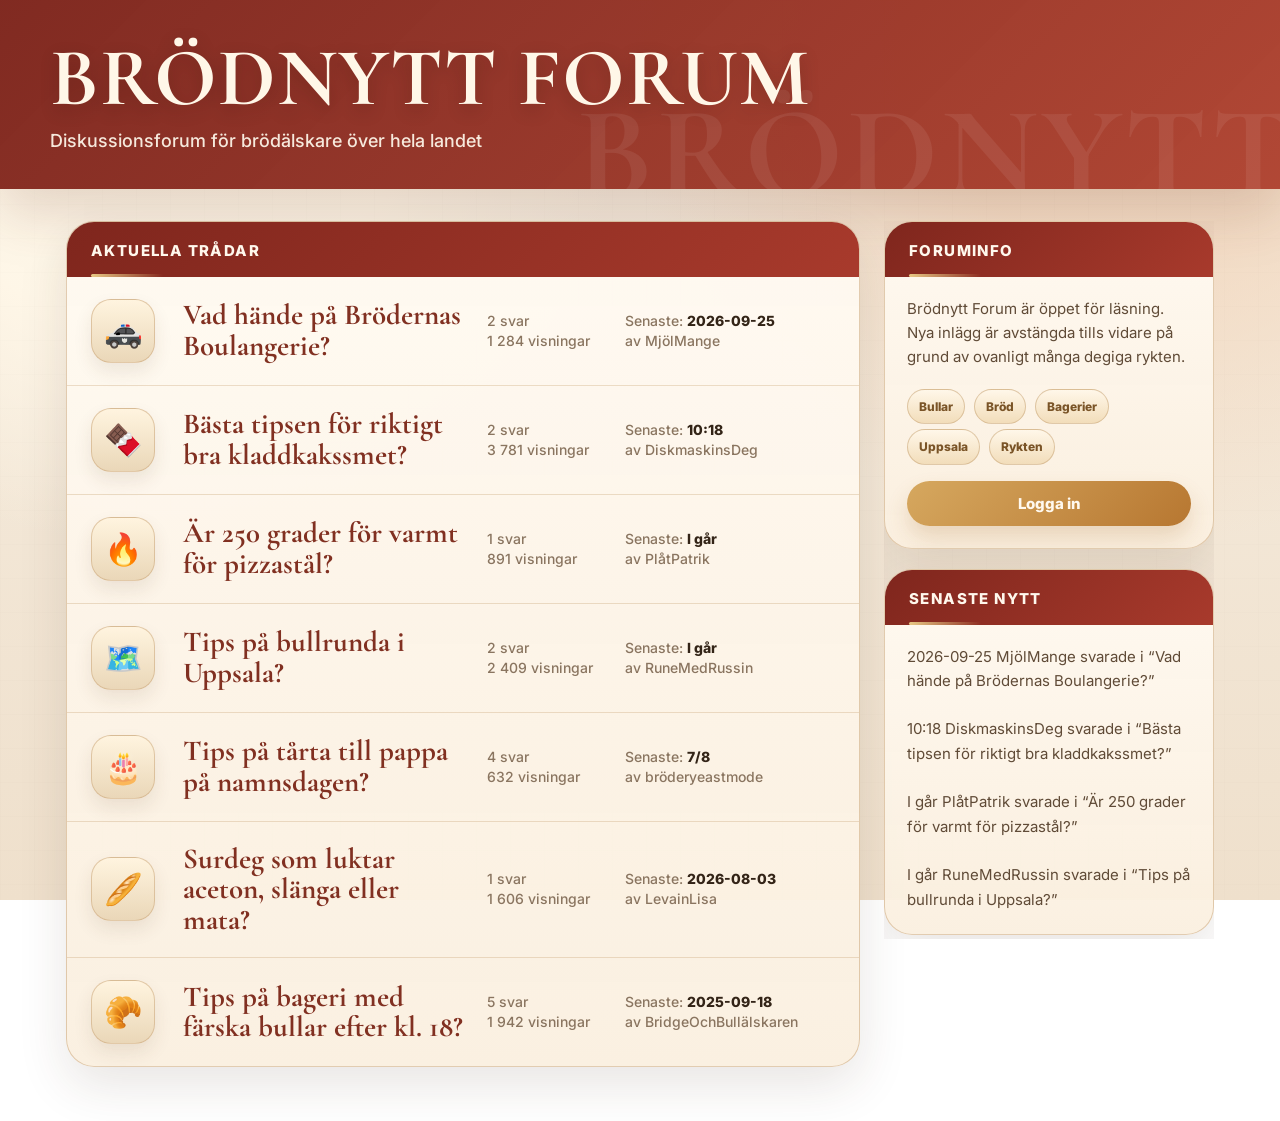
==== commit d13f27e2: "förtydligande" ====
--- a/index.html
+++ b/index.html
@@ -74,7 +74,7 @@
         <label>Lösenord</label>
         <input id="loginPassword" type="password" autocomplete="off">
 
-        <label>Säkerhetskod</label>
+        <label>Säkerhetskod (siffror)</label>
         <div class="code-boxes">
           <input class="code-digit" type="text" inputmode="numeric" maxlength="1" autocomplete="off">
           <input class="code-digit" type="text" inputmode="numeric" maxlength="1" autocomplete="off">
--- a/styles.css
+++ b/styles.css
@@ -256,10 +256,6 @@
   font-weight: 800;
 }
 
-.status-list div {
-  margin-bottom: 6px;
-}
-
 /* TRÅDVY */
 
 .thread-view,
@@ -786,3 +782,8 @@
     flex-direction: column;
   }
 }
+
+.single-page {
+  grid-template-columns: minmax(0, 1fr);
+  max-width: 920px;
+}
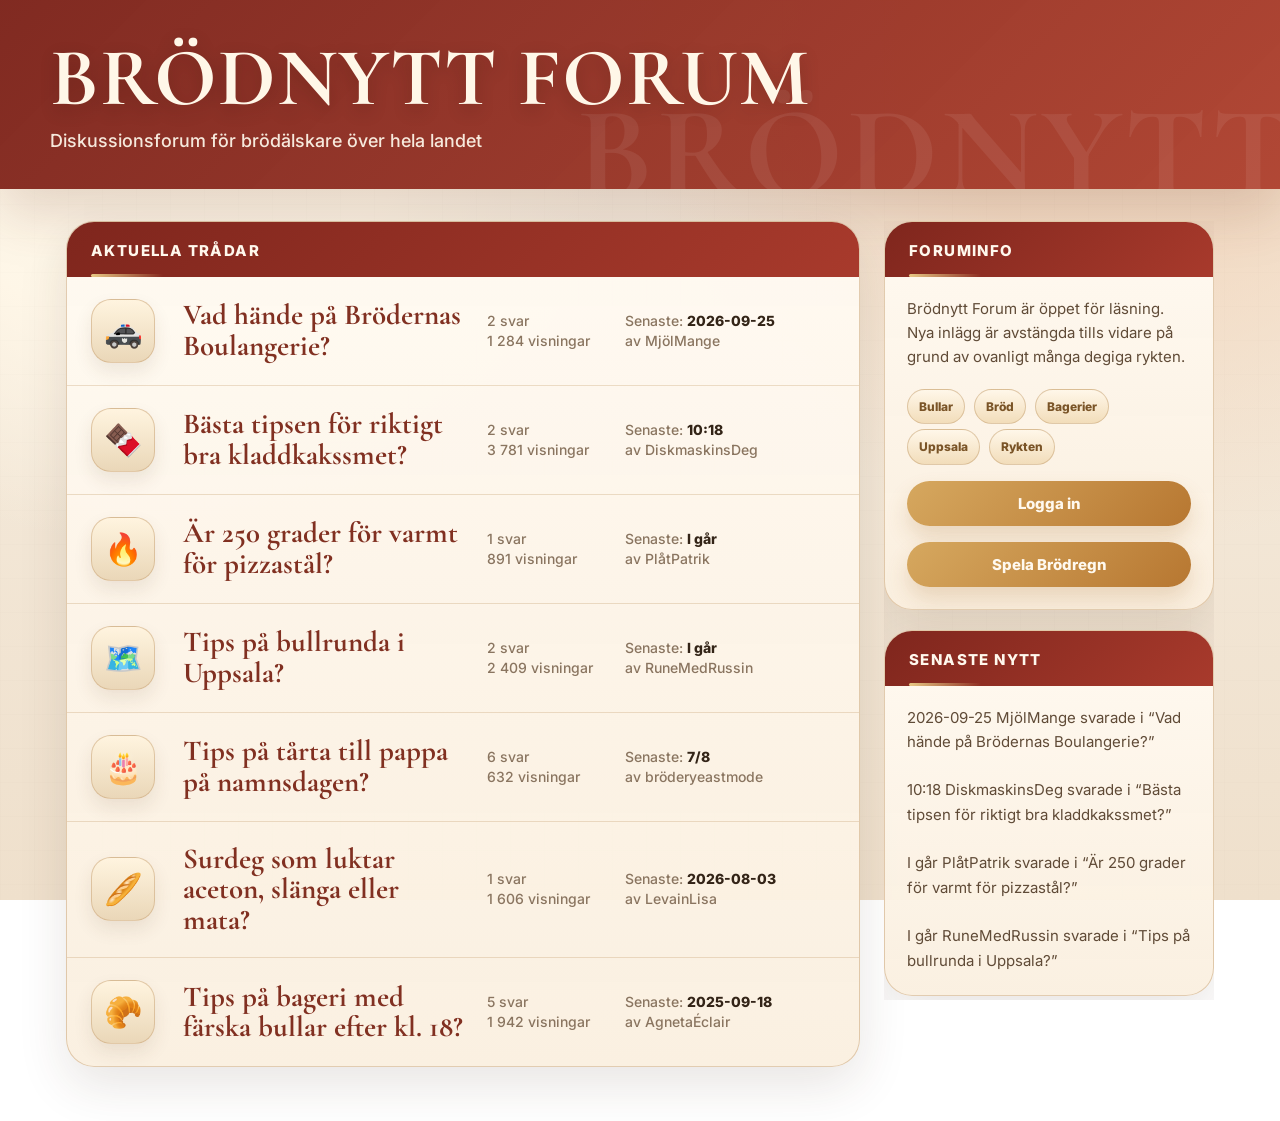
==== commit 04bcb8f6: "Add button to navigate to Brödregn page" ====
--- a/index.html
+++ b/index.html
@@ -42,6 +42,10 @@
           </div>
 
           <button class="login-button" onclick="openLogin()">Logga in</button>
+
+          <button class="login-button" onclick="window.location.href='brodregn.html'">
+            Spela Brödregn
+          </button>
         </div>
       </section>
 
@@ -50,17 +54,6 @@
         <div id="latestNews" class="side-content"></div>
       </section>
     </aside>
-  </div>
-
-  <div id="croissantPopup" class="popup-backdrop">
-    <div class="popup">
-      <div class="popup-title">Favorit markerad</div>
-      <div class="popup-content">
-        <p>broderanneli gillar detta allra mest.</p>
-        <p class="big-code"><b>_ _ _ 9</b></p>
-        <button onclick="closeCroissantPopup()">Stäng</button>
-      </div>
-    </div>
   </div>
 
   <div id="loginPopup" class="popup-backdrop">
--- a/styles.css
+++ b/styles.css
@@ -199,15 +199,6 @@
   font-size: 31px;
 }
 
-.secret-icon {
-  cursor: help;
-}
-
-.secret-icon:hover {
-  outline: 3px solid rgba(196, 145, 69, 0.40);
-  outline-offset: 3px;
-}
-
 .thread-title {
   color: #813021;
   font-family: "Cormorant Garamond", Georgia, serif;
